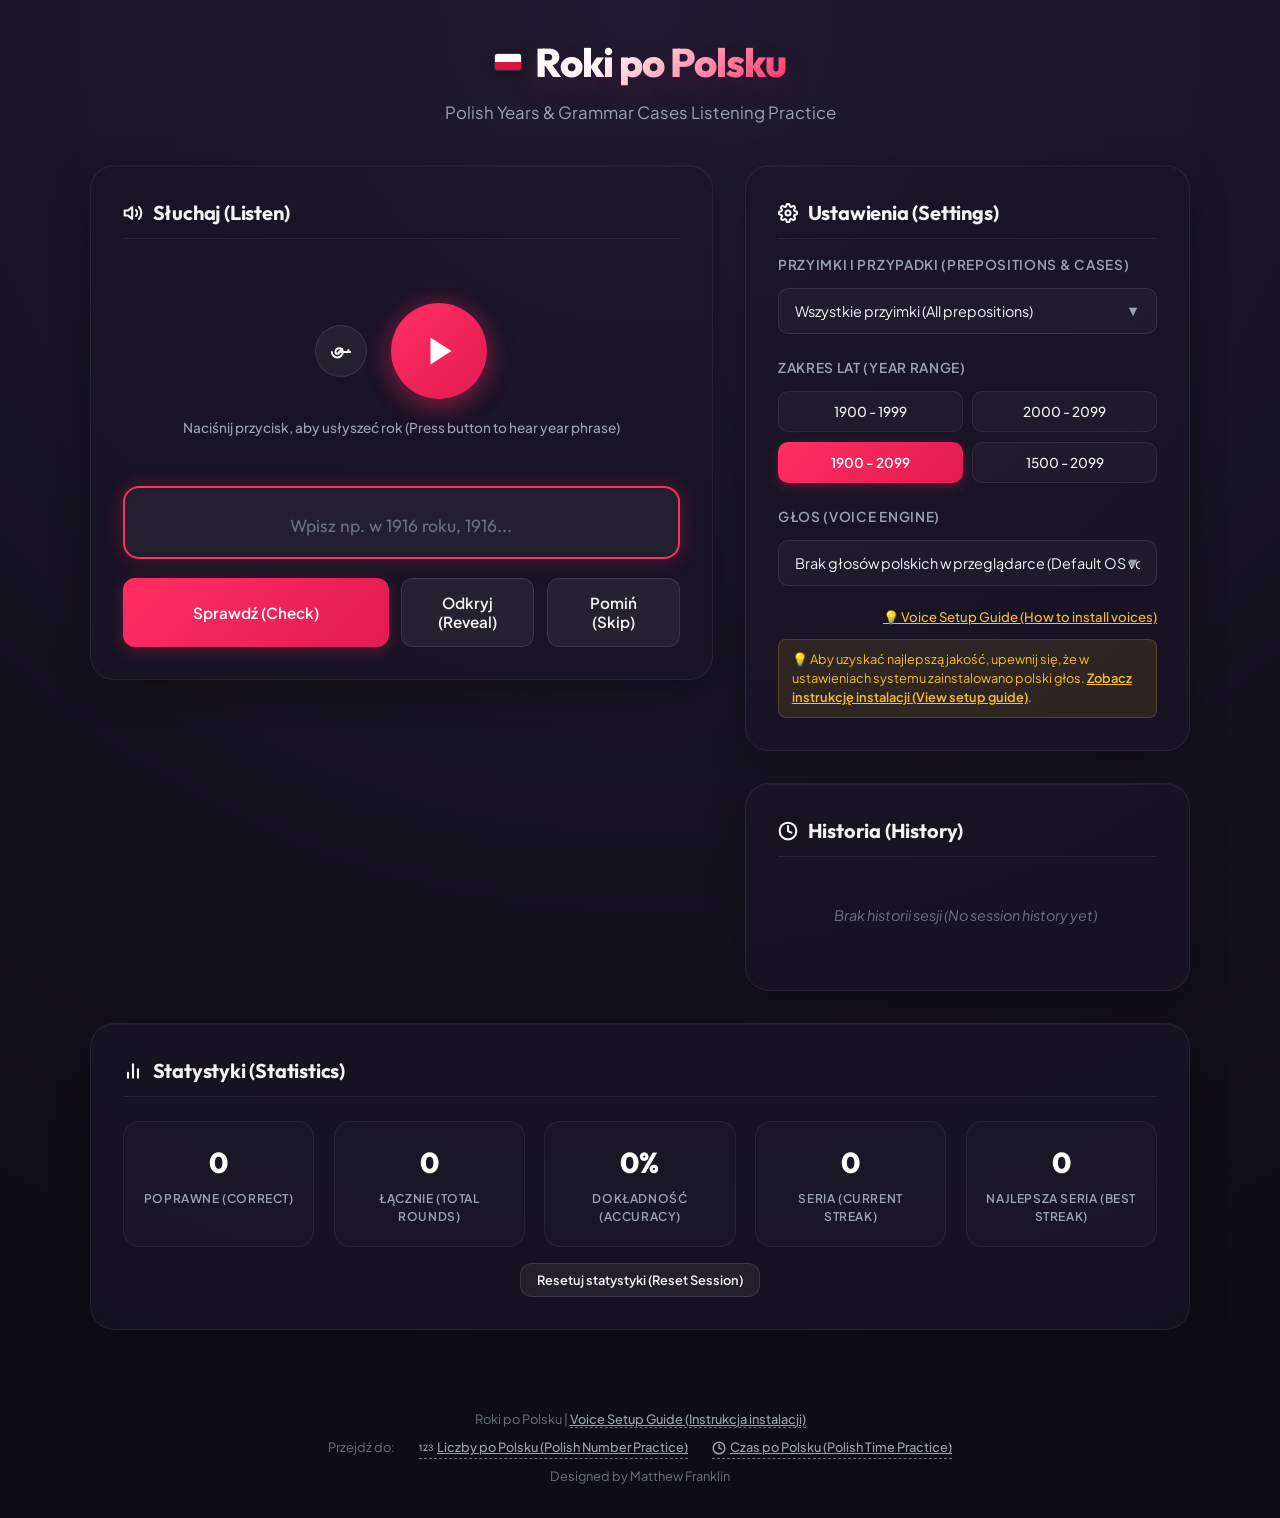
==== index.html @ 0371e2f1 "Add cache buster v2 script tag" ====
<!DOCTYPE html>
<html lang="pl" translate="no">
<head>
  <meta charset="UTF-8">
  <meta name="viewport" content="width=device-width, initial-scale=1.0">
  <meta name="google" content="notranslate">
  <meta name="google-site-verification" content="v5Ync3db5ME_PkkIbZeIAOeTJxsqjsdKLY2sR4P2wmw" />
  <!-- Site verifications -->
  <meta name="msvalidate.01" content="9C61C7104EEFD86EE01BC7C913FAF955" />
  <title>Roki po Polsku | Polish Year Listening Practice</title>
  <meta name="description" content="Master Polish years listening practice in all prepositions and grammatical cases (w 1916 roku, od 2003 roku, do 2020 roku, z 1999 roku, na rok 2020, przed 1980 rokiem).">
  <link rel="icon" type="image/svg+xml" href="data:image/svg+xml,<svg xmlns='http://www.w3.org/2000/svg' viewBox='0 0 100 100'><circle cx='50' cy='50' r='48' fill='%23e21b50'/><path d='M 2,50 A 48,48 0 0,1 98,50 Z' fill='%23ffffff'/><rect x='32' y='32' width='36' height='36' rx='6' fill='none' stroke='%23e21b50' stroke-width='4'/><text x='50' y='57' font-family='sans-serif' font-size='20' font-weight='bold' fill='%23e21b50' text-anchor='middle'>’20</text></svg>">
  <link rel="stylesheet" href="style.css">

  <!-- GoatCounter analytics -->
  <script data-goatcounter="https://ippikin.goatcounter.com/count"
          async src="//gc.zgo.at/count.js"></script>
</head>
<body>
  <div class="container">
    <header>
      <div class="logo-wrapper">
        <div class="polish-flag-badge">
          <div class="flag-white"></div>
          <div class="flag-red"></div>
        </div>
        <h1>Roki po Polsku</h1>
      </div>
      <p>Polish Years & Grammar Cases Listening Practice</p>
    </header>

    <main class="app-grid">
      <!-- Left Column: Interactive Practice -->
      <section class="glass-panel practice-card" id="practice-card-section">
        <h2 class="panel-title">
          <svg width="20" height="20" viewBox="0 0 24 24" fill="none" stroke="currentColor" stroke-width="2.5" stroke-linecap="round" stroke-linejoin="round">
            <polygon points="11 5 6 9 2 9 2 15 6 15 11 19 11 5"></polygon>
            <path d="M19.07 4.93a10 10 0 0 1 0 14.14M15.54 8.46a5 5 0 0 1 0 7.07"></path>
          </svg>
          Słuchaj (Listen)
        </h2>

        <div class="audio-section">
          <div class="audio-controls">
            <!-- Slow Speech Button -->
            <button class="play-slow-btn" id="play-slow-btn" title="Graj powoli (Play slow speed - 0.55x)">
              <svg xmlns="http://www.w3.org/2000/svg" width="22" height="22" viewBox="0 0 24 24" fill="none" stroke="currentColor" stroke-width="2.2" stroke-linecap="round" stroke-linejoin="round">
                <path d="M2 13a6 6 0 1 0 12 0 4 4 0 1 0-8 0 2 2 0 1 0 4 0" />
                <path d="m10 13 3.3-3.3" />
                <path d="M12 13h10" />
                <path d="M20 11v2" />
              </svg>
            </button>

            <!-- Main Play Button -->
            <button class="play-main-btn" id="play-btn" title="Graj (Play normal speed - 1.0x)">
              <svg viewBox="0 0 24 24">
                <polygon points="5,3 19,12 5,21"></polygon>
              </svg>
            </button>
          </div>
          <div class="audio-hint">Naciśnij przycisk, aby usłyszeć rok (Press button to hear year phrase)</div>
        </div>

        <div class="input-form">
          <div class="input-group">
            <input type="text" id="user-input" class="input-field" placeholder="Wpisz np. w 1916 roku, 1916..." autocomplete="off" required>
          </div>
          
          <div class="form-buttons">
            <button class="btn btn-primary" id="check-btn">Sprawdź (Check)</button>
            <button class="btn btn-secondary" id="reveal-btn" title="Odkryj odpowiedź (Reveal phrase and answer)">Odkryj (Reveal)</button>
            <button class="btn btn-secondary" id="skip-btn" title="Pomiń ten rok (Skip to next year)">Pomiń (Skip)</button>
          </div>
        </div>

        <!-- Feedback UI -->
        <div class="feedback hidden" id="feedback">
          <div class="feedback-header">
            <h3 id="feedback-title">Dobrze! (Correct!)</h3>
          </div>
          <div class="feedback-details" id="feedback-message">
            Forma (Year): <strong>w 1916 roku</strong>
          </div>
          <div class="feedback-spelling" id="feedback-spelling">
            Słownie (In words): <span class="polish-spelling-highlight">w tysiąc dziewięćset szesnastym roku</span>
          </div>
        </div>
      </section>

      <!-- Right Column: Settings & History -->
      <div class="config-card">
        <!-- Settings Panel -->
        <section class="glass-panel">
          <h2 class="panel-title">
            <svg width="20" height="20" viewBox="0 0 24 24" fill="none" stroke="currentColor" stroke-width="2.5" stroke-linecap="round" stroke-linejoin="round">
              <circle cx="12" cy="12" r="3"></circle>
              <path d="M19.4 15a1.65 1.65 0 0 0 .33 1.82l.06.06a2 2 0 1 1-2.83 2.83l-.06-.06a1.65 1.65 0 0 0-1.82-.33 1.65 1.65 0 0 0-1 1.51V21a2 2 0 0 1-4 0v-.09A1.65 1.65 0 0 0 9 19.4a1.65 1.65 0 0 0-1.82.33l-.06.06a2 2 0 1 1-2.83-2.83l.06-.06a1.65 1.65 0 0 0 .33-1.82 1.65 1.65 0 0 0-1.51-1H3a2 2 0 0 1 0-4h.09A1.65 1.65 0 0 0 4.6 9a1.65 1.65 0 0 0-.33-1.82l-.06-.06a2 2 0 1 1 2.83-2.83l.06.06a1.65 1.65 0 0 0 1.82.33H9a1.65 1.65 0 0 0 1-1.51V3a2 2 0 0 1 4 0v.09a1.65 1.65 0 0 0 1 1.51 1.65 1.65 0 0 0 1.82-.33l.06-.06a2 2 0 1 1 2.83 2.83l-.06.06a1.65 1.65 0 0 0-.33 1.82V9a1.65 1.65 0 0 0 1.51 1H21a2 2 0 0 1 0 4h-.09a1.65 1.65 0 0 0-1.51 1z"></path>
            </svg>
            Ustawienia (Settings)
          </h2>

          <div class="section-group" style="margin-bottom: 1.5rem;">
            <label>Przyimki i Przypadki (Prepositions & Cases)</label>
            <div class="select-wrapper">
              <select id="prep-select" class="custom-select">
                <option value="all">Wszystkie przyimki (All prepositions)</option>
                <option value="w">w ... roku (Locative)</option>
                <option value="od">od ... roku (Genitive)</option>
                <option value="do">do ... roku (Genitive)</option>
                <option value="z">z ... roku (Genitive)</option>
                <option value="na">na rok ... (Accusative)</option>
                <option value="przed">przed ... rokiem (Instrumental)</option>
                <option value="po">po ... roku (Locative)</option>
              </select>
            </div>
          </div>

          <div class="section-group" style="margin-bottom: 1.5rem;">
            <label>Zakres Lat (Year Range)</label>
            <div class="range-presets">
              <button class="range-preset-btn" data-min="1900" data-max="1999">1900 - 1999</button>
              <button class="range-preset-btn" data-min="2000" data-max="2099">2000 - 2099</button>
              <button class="range-preset-btn active" data-min="1900" data-max="2099">1900 - 2099</button>
              <button class="range-preset-btn" data-min="1500" data-max="2099">1500 - 2099</button>
            </div>
          </div>

          <div class="section-group">
            <label for="voice-select">Głos (Voice Engine)</label>
            <div class="select-wrapper">
              <select id="voice-select" class="custom-select">
                <option value="">Wyszukiwanie głosów... (Loading voices...)</option>
              </select>
            </div>
            <div style="margin-top: 0.5rem; display: flex; justify-content: flex-end;">
              <a href="instructions.html" style="font-size: 0.82rem; color: #fbbf24; text-decoration: underline; font-weight: 500;">
                💡 Voice Setup Guide (How to install voices)
              </a>
            </div>
            <div class="voice-warning" id="voice-warning">
              💡 Aby uzyskać najlepszą jakość, upewnij się, że w ustawieniach systemu zainstalowano polski głos. <a href="instructions.html" style="color: #fbbf24; text-decoration: underline; font-weight: 600;">Zobacz instrukcję instalacji (View setup guide)</a>.
            </div>
          </div>
        </section>

        <!-- History Panel -->
        <section class="glass-panel history-card">
          <h2 class="panel-title">
            <svg width="20" height="20" viewBox="0 0 24 24" fill="none" stroke="currentColor" stroke-width="2.5" stroke-linecap="round" stroke-linejoin="round">
              <circle cx="12" cy="12" r="10"></circle>
              <polyline points="12 6 12 12 16 14"></polyline>
            </svg>
            Historia (History)
          </h2>
          <ul class="history-list" id="history-list">
            <!-- Populated via Javascript -->
            <li class="history-empty">Brak historii sesji (No session history yet)</li>
          </ul>
        </section>
      </div>

      <!-- Statistics Panel (Full Width Bottom) -->
      <section class="glass-panel stats-container">
        <h2 class="panel-title" style="margin-bottom: 1.5rem;">
          <svg width="20" height="20" viewBox="0 0 24 24" fill="none" stroke="currentColor" stroke-width="2.5" stroke-linecap="round" stroke-linejoin="round">
            <line x1="18" y1="20" x2="18" y2="10"></line>
            <line x1="12" y1="20" x2="12" y2="4"></line>
            <line x1="6" y1="20" x2="6" y2="14"></line>
          </svg>
          Statystyki (Statistics)
        </h2>
        <div class="stats-grid">
          <div class="stat-card">
            <div class="stat-val" id="stats-correct">0</div>
            <div class="stat-label">Poprawne (Correct)</div>
          </div>
          <div class="stat-card">
            <div class="stat-val" id="stats-total">0</div>
            <div class="stat-label">Łącznie (Total Rounds)</div>
          </div>
          <div class="stat-card">
            <div class="stat-val" id="stats-accuracy">0%</div>
            <div class="stat-label">Dokładność (Accuracy)</div>
          </div>
          <div class="stat-card">
            <div class="stat-val" id="stats-streak">0</div>
            <div class="stat-label">Seria (Current Streak)</div>
          </div>
          <div class="stat-card">
            <div class="stat-val" id="stats-max-streak">0</div>
            <div class="stat-label">Najlepsza seria (Best Streak)</div>
          </div>
        </div>
        <div style="display: flex; justify-content: center;">
          <button class="btn btn-secondary reset-stats-btn" id="reset-stats-btn">Resetuj statystyki (Reset Session)</button>
        </div>
      </section>
    </main>

    <footer>
      <p>Roki po Polsku | <a href="instructions.html" style="color: var(--text-secondary); text-decoration: underline; font-weight: 500;">Voice Setup Guide (Instrukcja instalacji)</a></p>
      <p style="margin-top: 0.6rem; display: flex; gap: 1.5rem; justify-content: center; flex-wrap: wrap;">
        <span>Przejdź do:</span>
        <a href="https://ippikin.github.io/polish-number-practice/" style="color: var(--text-secondary); text-decoration: underline; font-weight: 500; display: inline-flex; align-items: center; gap: 4px; vertical-align: middle;">
          <svg xmlns="http://www.w3.org/2000/svg" width="14" height="14" fill="currentColor" viewBox="0 0 16 16" style="vertical-align: middle;">
            <path d="M2.873 11.297V4.142H1.699L0 5.379v1.137l1.64-1.18h.06v5.961zm3.213-5.09v-.063c0-.618.44-1.169 1.196-1.169.676 0 1.174.44 1.174 1.106 0 .624-.42 1.101-.807 1.526L4.99 10.553v.744h4.78v-.99H6.643v-.069L8.41 8.252c.65-.724 1.237-1.332 1.237-2.27C9.646 4.849 8.723 4 7.308 4c-1.573 0-2.36 1.064-2.36 2.15v.057zm6.559 1.883h.786c.823 0 1.374.481 1.379 1.179.01.707-.55 1.216-1.421 1.21-.77-.005-1.326-.419-1.379-.953h-1.095c.042 1.053.938 1.918 2.464 1.918 1.478 0 2.642-.839 2.62-2.144-.02-1.143-.922-1.651-1.551-1.714v-.063c.535-.09 1.347-.66 1.326-1.678-.026-1.053-.933-1.855-2.359-1.845-1.5.005-2.317.88-2.348 1.898h1.116c.032-.498.498-.944 1.206-.944.703 0 1.206.435 1.206 1.07.005.64-.504 1.106-1.2 1.106h-.75z"/>
          </svg>
          Liczby po Polsku (Polish Number Practice)
        </a>
        <a href="https://ippikin.github.io/polish-times-practice/" style="color: var(--text-secondary); text-decoration: underline; font-weight: 500; display: inline-flex; align-items: center; gap: 4px; vertical-align: middle;">
          <svg xmlns="http://www.w3.org/2000/svg" width="14" height="14" viewBox="0 0 24 24" fill="none" stroke="currentColor" stroke-width="2.5" stroke-linecap="round" stroke-linejoin="round" style="vertical-align: middle;">
            <circle cx="12" cy="12" r="10"></circle>
            <polyline points="12 6 12 12 16 14"></polyline>
          </svg>
          Czas po Polsku (Polish Time Practice)
        </a>
      </p>
      <p style="margin-top: 0.5rem;">Designed by Matthew Franklin</p>
    </footer>
  </div>

  <script src="app.js?v=2"></script>
</body>
</html>
---- style.css ----
/* 
   Polish Years & Grammar Cases Listening Practice - Styling
   Dark Glassmorphism Theme with Polish Flag Crimson/White Accents
*/

@import url('https://fonts.googleapis.com/css2?family=Outfit:wght@300;400;500;600;700;800&family=Plus+Jakarta+Sans:wght@300;400;500;600;700&display=swap');

:root {
  --bg-gradient: radial-gradient(circle at 50% 0%, #201a30 0%, #0c0b13 100%);
  --panel-bg: rgba(25, 21, 38, 0.65);
  --panel-border: rgba(255, 255, 255, 0.07);
  --panel-glow: 0 10px 40px -10px rgba(0, 0, 0, 0.5);
  
  --accent-red: #ff2e63;
  --accent-red-glow: rgba(255, 46, 99, 0.25);
  --accent-red-hover: #ff5782;
  
  --accent-white: #ffffff;
  --accent-white-glow: rgba(255, 255, 255, 0.15);
  
  --text-primary: #f3f4f6;
  --text-secondary: #9ca3af;
  --text-muted: #6b7280;
  
  --color-success: #10b981;
  --color-success-glow: rgba(16, 185, 129, 0.15);
  --color-danger: #ef4444;
  --color-danger-glow: rgba(239, 68, 68, 0.15);
  
  --font-display: 'Outfit', sans-serif;
  --font-sans: 'Plus Jakarta Sans', sans-serif;
  
  --transition-smooth: all 0.3s cubic-bezier(0.4, 0, 0.2, 1);
  --transition-bounce: all 0.4s cubic-bezier(0.175, 0.885, 0.32, 1.275);
}

* {
  box-sizing: border-box;
  margin: 0;
  padding: 0;
}

body {
  font-family: var(--font-sans);
  background: var(--bg-gradient);
  color: var(--text-primary);
  min-height: 100vh;
  display: flex;
  flex-direction: column;
  align-items: center;
  padding: 2rem 1rem;
  overflow-x: hidden;
  line-height: 1.5;
}

.container {
  width: 100%;
  max-width: 1100px;
  margin: 0 auto;
  display: flex;
  flex-direction: column;
  gap: 2rem;
}

/* Header Styling */
header {
  text-align: center;
  margin-bottom: 0.5rem;
  animation: fadeInDown 0.8s ease-out;
}

.logo-wrapper {
  display: flex;
  align-items: center;
  justify-content: center;
  gap: 0.8rem;
  margin-bottom: 0.5rem;
}

.polish-flag-badge {
  display: inline-flex;
  flex-direction: column;
  width: 28px;
  height: 18px;
  border-radius: 3px;
  overflow: hidden;
  box-shadow: 0 2px 8px rgba(0, 0, 0, 0.3);
  border: 1px solid rgba(255, 255, 255, 0.1);
}

.flag-white {
  background: #ffffff;
  flex: 1;
}

.flag-red {
  background: #dc143c;
  flex: 1;
}

h1 {
  font-family: var(--font-display);
  font-weight: 800;
  font-size: 2.5rem;
  letter-spacing: -0.025em;
  background: linear-gradient(135deg, var(--accent-white) 30%, var(--accent-red) 100%);
  -webkit-background-clip: text;
  -webkit-text-fill-color: transparent;
  text-shadow: 0 10px 30px rgba(255, 46, 99, 0.15);
}

header p {
  color: var(--text-secondary);
  font-size: 1.05rem;
  font-weight: 400;
}

/* Main Grid Layout */
.app-grid {
  display: grid;
  grid-template-columns: 1.4fr 1fr;
  gap: 2rem;
  align-items: start;
  animation: fadeInUp 0.8s ease-out 0.2s both;
}

@media (max-width: 900px) {
  .app-grid {
    grid-template-columns: 1fr;
  }
}

/* Glassmorphic Panel Base */
.glass-panel {
  background: var(--panel-bg);
  backdrop-filter: blur(16px);
  -webkit-backdrop-filter: blur(16px);
  border: 1px solid var(--panel-border);
  border-radius: 24px;
  padding: 2rem;
  box-shadow: var(--panel-glow), inset 0 1px 1px rgba(255, 255, 255, 0.05);
  transition: var(--transition-smooth);
}

.glass-panel:hover {
  border-color: rgba(255, 255, 255, 0.12);
  box-shadow: 0 15px 50px -10px rgba(0, 0, 0, 0.6), 0 0 30px rgba(255, 46, 99, 0.03);
}

/* Main Practice Card */
.practice-card {
  display: flex;
  flex-direction: column;
  gap: 2rem;
  position: relative;
  overflow: hidden;
}

/* Audio Player Section */
.audio-section {
  display: flex;
  flex-direction: column;
  align-items: center;
  gap: 1.2rem;
  padding: 1rem 0;
}

.audio-controls {
  display: flex;
  gap: 1.5rem;
  align-items: center;
}

.play-main-btn {
  width: 96px;
  height: 96px;
  border-radius: 50%;
  background: linear-gradient(135deg, var(--accent-red) 0%, #e21b50 100%);
  border: none;
  cursor: pointer;
  display: flex;
  align-items: center;
  justify-content: center;
  box-shadow: 0 0 30px var(--accent-red-glow), 0 8px 24px rgba(255, 46, 99, 0.3);
  transition: var(--transition-bounce);
  outline: none;
  position: relative;
}

.play-main-btn::after {
  content: '';
  position: absolute;
  top: -6px;
  left: -6px;
  right: -6px;
  bottom: -6px;
  border-radius: 50%;
  border: 2px solid var(--accent-red);
  opacity: 0;
  transition: var(--transition-smooth);
}

.play-main-btn:hover {
  transform: scale(1.08);
  box-shadow: 0 0 45px rgba(255, 46, 99, 0.5), 0 10px 28px rgba(255, 46, 99, 0.4);
}

.play-main-btn:hover::after {
  opacity: 0.4;
  transform: scale(1.05);
}

.play-main-btn:active {
  transform: scale(0.95);
}

.play-main-btn svg {
  width: 36px;
  height: 36px;
  fill: #ffffff;
  margin-left: 4px;
  transition: var(--transition-smooth);
}

.play-main-btn.playing {
  animation: pulse 1.2s infinite;
  background: linear-gradient(135deg, #10b981 0%, #059669 100%);
  box-shadow: 0 0 30px rgba(16, 185, 129, 0.4);
}

.play-main-btn.playing svg {
  margin-left: 0;
  transform: scale(1.1);
}

.play-slow-btn {
  background: rgba(255, 255, 255, 0.05);
  border: 1px solid rgba(255, 255, 255, 0.1);
  color: var(--text-primary);
  width: 52px;
  height: 52px;
  border-radius: 50%;
  cursor: pointer;
  display: flex;
  align-items: center;
  justify-content: center;
  transition: var(--transition-smooth);
}

.play-slow-btn:hover {
  background: rgba(255, 255, 255, 0.12);
  border-color: rgba(255, 255, 255, 0.2);
  transform: scale(1.05);
}

.play-slow-btn.playing {
  background: var(--color-success-glow);
  color: var(--color-success);
  border-color: var(--color-success);
}

.audio-hint {
  font-size: 0.85rem;
  color: var(--text-secondary);
  font-weight: 500;
  display: flex;
  align-items: center;
  gap: 0.4rem;
}

/* Practice Input Form */
.input-form {
  display: flex;
  flex-direction: column;
  gap: 1.2rem;
  width: 100%;
}

.input-group {
  position: relative;
  display: flex;
  align-items: center;
  border-radius: 16px;
  background: rgba(255, 255, 255, 0.03);
  border: 2px solid rgba(255, 255, 255, 0.08);
  transition: var(--transition-smooth);
  box-shadow: inset 0 2px 4px rgba(0, 0, 0, 0.2);
}

.input-group:focus-within {
  border-color: var(--accent-red);
  box-shadow: 0 0 20px var(--accent-red-glow), inset 0 2px 4px rgba(0, 0, 0, 0.1);
  background: rgba(255, 255, 255, 0.05);
}

.input-field {
  width: 100%;
  background: transparent;
  border: none;
  outline: none;
  color: #ffffff;
  font-family: var(--font-display);
  font-size: 1.5rem;
  font-weight: 700;
  padding: 1.2rem 1.5rem;
  text-align: center;
  letter-spacing: 0.03em;
}

.input-field::placeholder {
  color: var(--text-muted);
  font-size: 1.1rem;
  font-weight: 400;
  letter-spacing: 0;
}

.form-buttons {
  display: grid;
  grid-template-columns: 2fr 1fr 1fr;
  gap: 0.8rem;
}

@media (max-width: 500px) {
  .form-buttons {
    grid-template-columns: 1fr;
  }
}

/* Buttons Base */
.btn {
  font-family: var(--font-sans);
  font-weight: 600;
  font-size: 0.95rem;
  padding: 0.9rem 1.5rem;
  border-radius: 12px;
  cursor: pointer;
  transition: var(--transition-smooth);
  display: inline-flex;
  align-items: center;
  justify-content: center;
  gap: 0.5rem;
  outline: none;
  text-decoration: none;
}

.btn-primary {
  background: linear-gradient(135deg, var(--accent-red) 0%, #e21b50 100%);
  color: #ffffff;
  border: none;
  box-shadow: 0 4px 15px var(--accent-red-glow);
}

.btn-primary:hover:not(:disabled) {
  transform: translateY(-2px);
  box-shadow: 0 6px 20px rgba(255, 46, 99, 0.4);
  background: linear-gradient(135deg, var(--accent-red-hover) 0%, var(--accent-red) 100%);
}

.btn-primary:active:not(:disabled) {
  transform: translateY(0);
}

.btn-secondary {
  background: rgba(255, 255, 255, 0.06);
  color: var(--text-primary);
  border: 1px solid rgba(255, 255, 255, 0.1);
}

.btn-secondary:hover:not(:disabled) {
  background: rgba(255, 255, 255, 0.12);
  border-color: rgba(255, 255, 255, 0.2);
}

.btn:disabled {
  opacity: 0.5;
  cursor: not-allowed;
  transform: none !important;
  box-shadow: none !important;
}

/* Feedback Element styling */
.feedback {
  border-radius: 16px;
  padding: 1.5rem;
  display: flex;
  flex-direction: column;
  gap: 0.8rem;
  animation: slideInUp 0.4s cubic-bezier(0.175, 0.885, 0.32, 1.275);
  border-left: 4px solid transparent;
}

.feedback.hidden {
  display: none !important;
}

.feedback.correct {
  background: var(--color-success-glow);
  border-color: var(--color-success);
  box-shadow: 0 0 25px rgba(16, 185, 129, 0.05);
}

.feedback.incorrect {
  background: var(--color-danger-glow);
  border-color: var(--color-danger);
  box-shadow: 0 0 25px rgba(239, 68, 68, 0.05);
}

.feedback-header {
  display: flex;
  justify-content: space-between;
  align-items: center;
}

.feedback h3 {
  font-family: var(--font-display);
  font-size: 1.25rem;
  font-weight: 700;
}

.feedback.correct h3 {
  color: var(--color-success);
}

.feedback.incorrect h3 {
  color: var(--color-danger);
}

.feedback-details {
  font-size: 1.1rem;
}

.feedback-spelling {
  font-size: 1rem;
  background: rgba(0, 0, 0, 0.2);
  padding: 0.75rem 1rem;
  border-radius: 10px;
  border: 1px solid rgba(255, 255, 255, 0.05);
}

.polish-spelling-highlight {
  font-weight: 700;
  color: var(--accent-red-hover);
  letter-spacing: 0.02em;
}

.next-round-btn {
  margin-top: 0.5rem;
  animation: pulseButton 2s infinite;
}

/* Side/Configuration Card */
.config-card {
  display: flex;
  flex-direction: column;
  gap: 2rem;
}

.panel-title {
  font-family: var(--font-display);
  font-weight: 700;
  font-size: 1.25rem;
  letter-spacing: -0.01em;
  margin-bottom: 1rem;
  display: flex;
  align-items: center;
  gap: 0.6rem;
  border-bottom: 1px solid rgba(255, 255, 255, 0.08);
  padding-bottom: 0.6rem;
}

.section-group {
  display: flex;
  flex-direction: column;
  gap: 0.8rem;
}

.section-group label {
  font-size: 0.85rem;
  font-weight: 600;
  text-transform: uppercase;
  letter-spacing: 0.05em;
  color: var(--text-secondary);
}

/* Range presets grid */
.range-presets {
  display: grid;
  grid-template-columns: repeat(2, 1fr);
  gap: 0.6rem;
}

.range-preset-btn {
  background: rgba(255, 255, 255, 0.03);
  border: 1px solid rgba(255, 255, 255, 0.08);
  color: var(--text-primary);
  font-family: var(--font-sans);
  font-weight: 500;
  font-size: 0.85rem;
  padding: 0.7rem;
  border-radius: 10px;
  cursor: pointer;
  transition: var(--transition-smooth);
}

.range-preset-btn:hover {
  background: rgba(255, 255, 255, 0.08);
  border-color: rgba(255, 255, 255, 0.15);
}

.range-preset-btn.active {
  background: linear-gradient(135deg, var(--accent-red) 0%, #e21b50 100%);
  border: none;
  box-shadow: 0 4px 12px var(--accent-red-glow);
  color: #ffffff;
  font-weight: 600;
}

/* Custom Dropdown select */
.select-wrapper {
  position: relative;
}

.custom-select {
  width: 100%;
  background: rgba(255, 255, 255, 0.03);
  border: 1px solid rgba(255, 255, 255, 0.1);
  color: var(--text-primary);
  border-radius: 10px;
  padding: 0.8rem 1rem;
  font-family: var(--font-sans);
  font-size: 0.9rem;
  outline: none;
  cursor: pointer;
  appearance: none;
  -webkit-appearance: none;
  transition: var(--transition-smooth);
}

.custom-select:focus {
  border-color: var(--accent-red);
  background: rgba(255, 255, 255, 0.06);
}

.select-wrapper::after {
  content: '▼';
  font-size: 0.7rem;
  position: absolute;
  right: 1.2rem;
  top: 50%;
  transform: translateY(-50%);
  color: var(--text-secondary);
  pointer-events: none;
}

.voice-warning {
  font-size: 0.8rem;
  color: #fbbf24;
  background: rgba(251, 191, 36, 0.1);
  padding: 0.6rem 0.8rem;
  border-radius: 8px;
  border: 1px solid rgba(251, 191, 36, 0.2);
  display: none;
}

/* Statistics Grid */
.stats-container {
  grid-column: 1 / -1;
}

.stats-grid {
  display: grid;
  grid-template-columns: repeat(auto-fit, minmax(160px, 1fr));
  gap: 1.2rem;
}

.stat-card {
  background: rgba(255, 255, 255, 0.02);
  border: 1px solid rgba(255, 255, 255, 0.06);
  border-radius: 16px;
  padding: 1.2rem;
  text-align: center;
  display: flex;
  flex-direction: column;
  gap: 0.4rem;
  transition: var(--transition-smooth);
}

.stat-card:hover {
  background: rgba(255, 255, 255, 0.04);
  border-color: rgba(255, 255, 255, 0.1);
  transform: translateY(-2px);
}

.stat-val {
  font-family: var(--font-display);
  font-size: 1.8rem;
  font-weight: 800;
  color: #ffffff;
}

.stat-label {
  font-size: 0.75rem;
  font-weight: 600;
  text-transform: uppercase;
  color: var(--text-secondary);
  letter-spacing: 0.05em;
}

.reset-stats-btn {
  margin-top: 1rem;
  align-self: center;
  font-size: 0.8rem;
  padding: 0.5rem 1rem;
}

/* History Card */
.history-card {
  display: flex;
  flex-direction: column;
  max-height: 480px;
}

.history-list {
  list-style: none;
  overflow-y: auto;
  padding-right: 0.3rem;
  display: flex;
  flex-direction: column;
  gap: 0.8rem;
  flex: 1;
}

.history-list::-webkit-scrollbar {
  width: 6px;
}

.history-list::-webkit-scrollbar-track {
  background: rgba(0, 0, 0, 0.1);
  border-radius: 3px;
}

.history-list::-webkit-scrollbar-thumb {
  background: rgba(255, 255, 255, 0.1);
  border-radius: 3px;
}

.history-list::-webkit-scrollbar-thumb:hover {
  background: rgba(255, 255, 255, 0.2);
}

.history-empty {
  color: var(--text-muted);
  text-align: center;
  font-size: 0.9rem;
  padding: 2rem 0;
  font-style: italic;
}

.history-item {
  background: rgba(255, 255, 255, 0.02);
  border: 1px solid rgba(255, 255, 255, 0.05);
  border-radius: 12px;
  padding: 0.8rem 1rem;
  display: flex;
  flex-direction: column;
  gap: 0.4rem;
  transition: var(--transition-smooth);
}

.history-item:hover {
  background: rgba(255, 255, 255, 0.04);
}

.history-item.history-correct {
  border-left: 3px solid var(--color-success);
}

.history-item.history-incorrect {
  border-left: 3px solid var(--color-danger);
}

.history-header {
  display: flex;
  align-items: center;
  gap: 0.6rem;
  font-size: 0.9rem;
}

.history-badge {
  display: inline-flex;
  align-items: center;
  justify-content: center;
  width: 18px;
  height: 18px;
  border-radius: 50%;
  font-size: 0.7rem;
  font-weight: 700;
}

.badge-correct {
  background: rgba(16, 185, 129, 0.2);
  color: var(--color-success);
}

.badge-incorrect {
  background: rgba(239, 68, 68, 0.2);
  color: var(--color-danger);
}

.history-number {
  font-family: var(--font-display);
  font-weight: 700;
  font-size: 1.05rem;
}

.history-guess {
  color: var(--text-secondary);
  font-size: 0.8rem;
  margin-right: auto;
}

.history-replay-btn {
  background: transparent;
  border: none;
  cursor: pointer;
  color: var(--text-secondary);
  font-size: 0.9rem;
  padding: 2px;
  border-radius: 4px;
  transition: var(--transition-smooth);
}

.history-replay-btn:hover {
  color: var(--text-primary);
  background: rgba(255, 255, 255, 0.08);
  transform: scale(1.1);
}

.history-spelling {
  font-size: 0.8rem;
  color: var(--text-secondary);
  white-space: nowrap;
  overflow: hidden;
  text-overflow: ellipsis;
  padding-left: 1.5rem;
  font-style: italic;
}

/* Footer Styling */
footer {
  text-align: center;
  margin-top: 3rem;
  font-size: 0.8rem;
  color: var(--text-muted);
}

footer a {
  color: var(--text-secondary);
  text-decoration: none;
  border-bottom: 1px dashed var(--text-muted);
  transition: var(--transition-smooth);
}

footer a:hover {
  color: var(--accent-red-hover);
  border-color: var(--accent-red-hover);
}

/* Animations */
@keyframes fadeInDown {
  from {
    opacity: 0;
    transform: translateY(-20px);
  }
  to {
    opacity: 1;
    transform: translateY(0);
  }
}

@keyframes fadeInUp {
  from {
    opacity: 0;
    transform: translateY(20px);
  }
  to {
    opacity: 1;
    transform: translateY(0);
  }
}

@keyframes slideInUp {
  from {
    opacity: 0;
    transform: translateY(15px);
  }
  to {
    opacity: 1;
    transform: translateY(0);
  }
}

@keyframes pulse {
  0% {
    box-shadow: 0 0 0 0 rgba(16, 185, 129, 0.4);
  }
  70% {
    box-shadow: 0 0 0 15px rgba(16, 185, 129, 0);
  }
  100% {
    box-shadow: 0 0 0 0 rgba(16, 185, 129, 0);
  }
}

@keyframes pulseButton {
  0% {
    transform: scale(1);
  }
  50% {
    transform: scale(1.02);
    box-shadow: 0 6px 22px rgba(255, 46, 99, 0.5);
  }
  100% {
    transform: scale(1);
  }
}
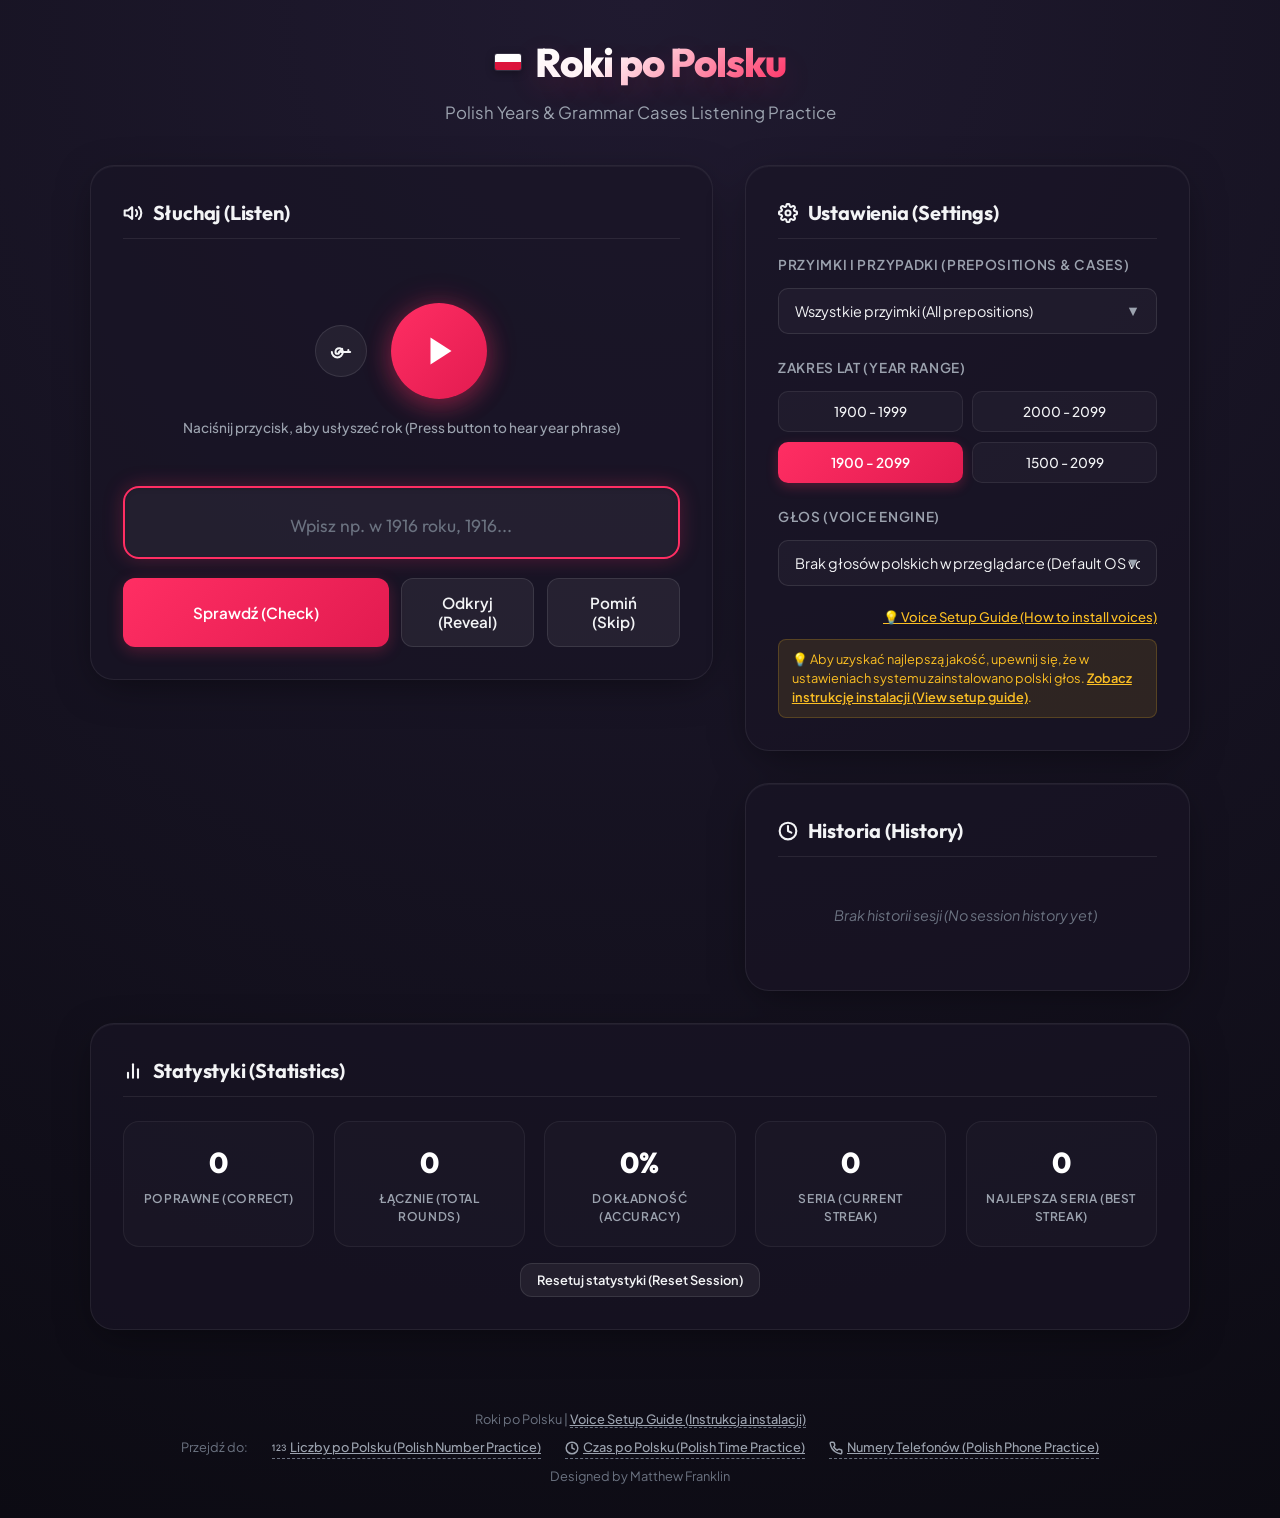
==== commit e1dd5937: "Add link to Numery Telefonów app in footer" ====
--- a/index.html
+++ b/index.html
@@ -215,11 +215,17 @@
           </svg>
           Czas po Polsku (Polish Time Practice)
         </a>
+        <a href="https://ippikin.github.io/polish-telephone-practice/" style="color: var(--text-secondary); text-decoration: underline; font-weight: 500; display: inline-flex; align-items: center; gap: 4px; vertical-align: middle;">
+          <svg xmlns="http://www.w3.org/2000/svg" width="14" height="14" viewBox="0 0 24 24" fill="none" stroke="currentColor" stroke-width="2.5" stroke-linecap="round" stroke-linejoin="round" style="vertical-align: middle;">
+            <path d="M22 16.92v3a2 2 0 0 1-2.18 2 19.79 19.79 0 0 1-8.63-3.07 19.5 19.5 0 0 1-6-6 19.79 19.79 0 0 1-3.07-8.67A2 2 0 0 1 4.11 2h3a2 2 0 0 1 2 1.72 12.84 12.84 0 0 0 .7 2.81 2 2 0 0 1-.45 2.11L8.09 9.91a16 16 0 0 0 6 6l1.27-1.27a2 2 0 0 1 2.11-.45 12.84 12.84 0 0 0 2.81.7A2 2 0 0 1 22 16.92z"></path>
+          </svg>
+          Numery Telefonów (Polish Phone Practice)
+        </a>
       </p>
       <p style="margin-top: 0.5rem;">Designed by Matthew Franklin</p>
     </footer>
   </div>
 
-  <script src="app.js?v=2"></script>
+  <script src="app.js?v=3"></script>
 </body>
 </html>
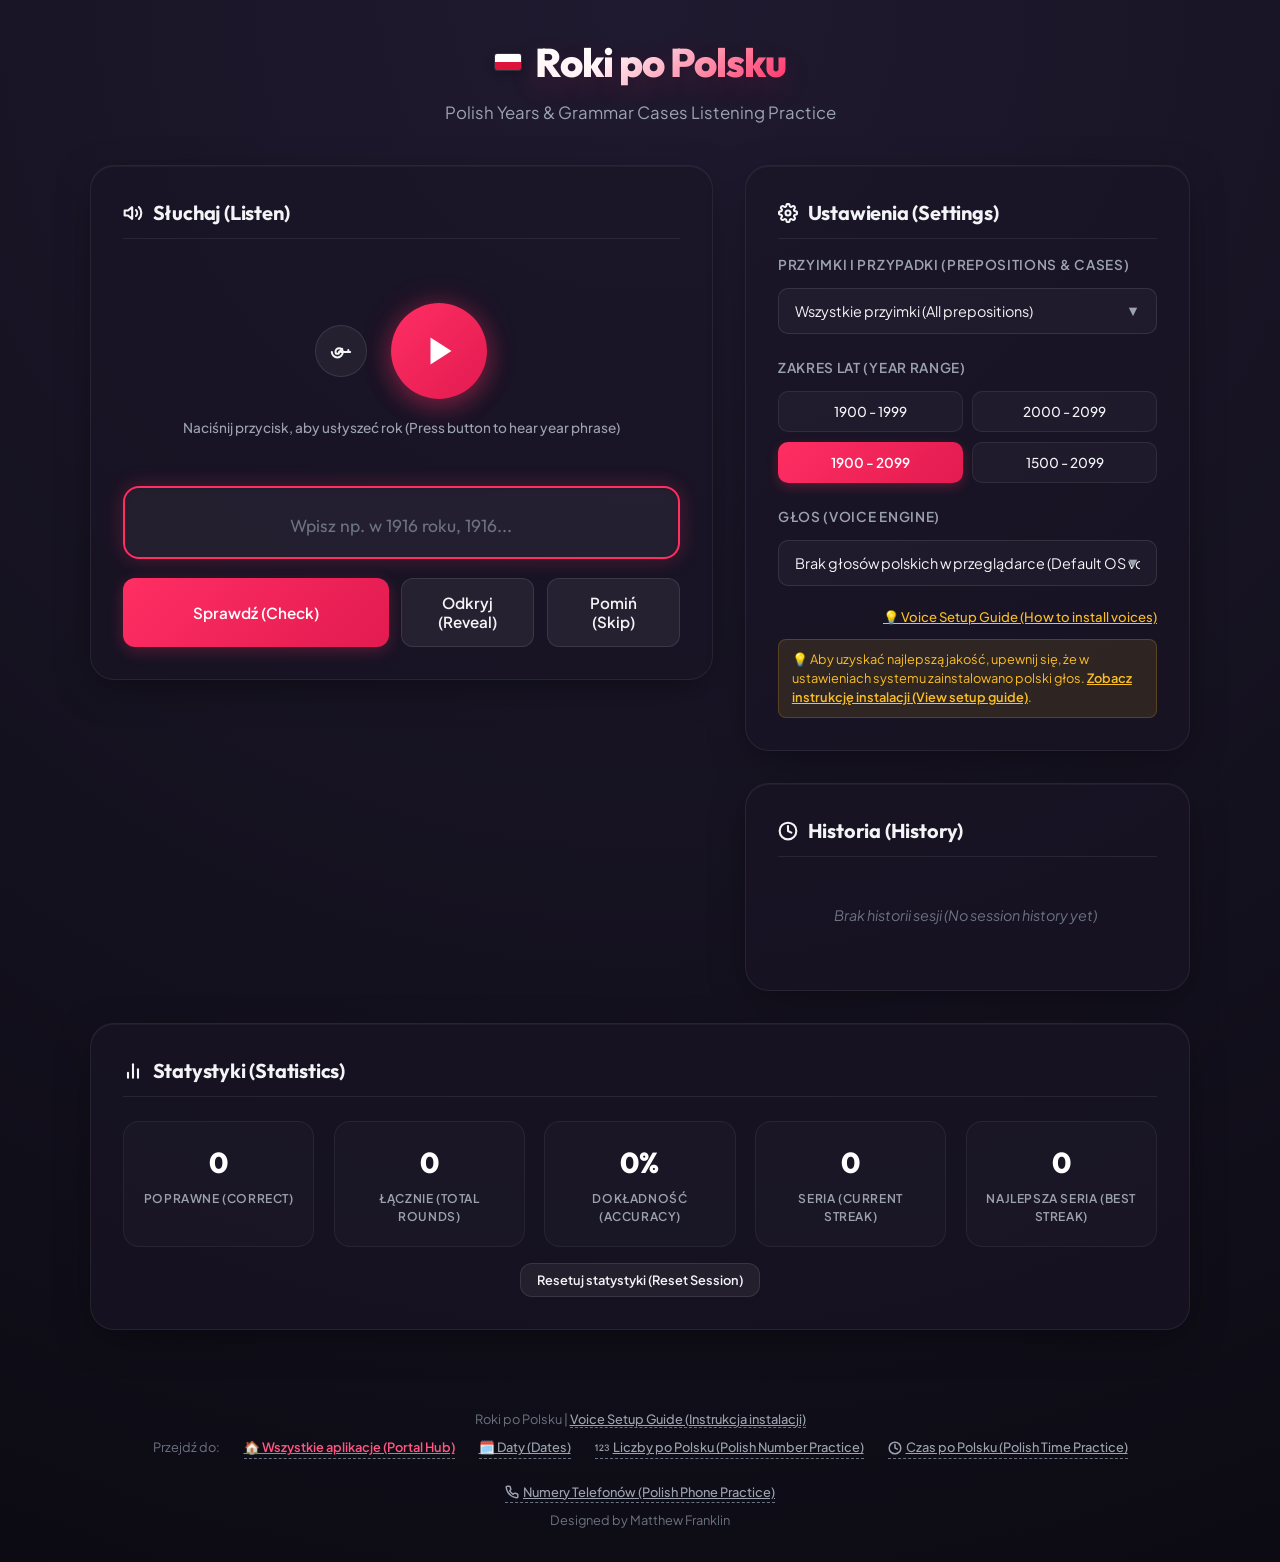
==== commit 1b6320e6: "Update footer with Daty po Polsku and Portal Hub links" ====
--- a/index.html
+++ b/index.html
@@ -9,7 +9,7 @@
   <meta name="msvalidate.01" content="9C61C7104EEFD86EE01BC7C913FAF955" />
   <title>Roki po Polsku | Polish Year Listening Practice</title>
   <meta name="description" content="Master Polish years listening practice in all prepositions and grammatical cases (w 1916 roku, od 2003 roku, do 2020 roku, z 1999 roku, na rok 2020, przed 1980 rokiem).">
-  <link rel="icon" type="image/svg+xml" href="data:image/svg+xml,<svg xmlns='http://www.w3.org/2000/svg' viewBox='0 0 100 100'><circle cx='50' cy='50' r='48' fill='%23e21b50'/><path d='M 2,50 A 48,48 0 0,1 98,50 Z' fill='%23ffffff'/><rect x='32' y='32' width='36' height='36' rx='6' fill='none' stroke='%23e21b50' stroke-width='4'/><text x='50' y='57' font-family='sans-serif' font-size='20' font-weight='bold' fill='%23e21b50' text-anchor='middle'>’20</text></svg>">
+  <link rel="icon" type="image/svg+xml" href="favicon.svg">
   <link rel="stylesheet" href="style.css">
 
   <!-- GoatCounter analytics -->
@@ -202,6 +202,12 @@
       <p>Roki po Polsku | <a href="instructions.html" style="color: var(--text-secondary); text-decoration: underline; font-weight: 500;">Voice Setup Guide (Instrukcja instalacji)</a></p>
       <p style="margin-top: 0.6rem; display: flex; gap: 1.5rem; justify-content: center; flex-wrap: wrap;">
         <span>Przejdź do:</span>
+        <a href="https://ippikin.github.io/" style="color: var(--accent-red-hover); text-decoration: underline; font-weight: 600; display: inline-flex; align-items: center; gap: 4px; vertical-align: middle;">
+          🏠 Wszystkie aplikacje (Portal Hub)
+        </a>
+        <a href="https://ippikin.github.io/polish-dates-practice/" style="color: var(--text-secondary); text-decoration: underline; font-weight: 500; display: inline-flex; align-items: center; gap: 4px; vertical-align: middle;">
+          🗓️ Daty (Dates)
+        </a>
         <a href="https://ippikin.github.io/polish-number-practice/" style="color: var(--text-secondary); text-decoration: underline; font-weight: 500; display: inline-flex; align-items: center; gap: 4px; vertical-align: middle;">
           <svg xmlns="http://www.w3.org/2000/svg" width="14" height="14" fill="currentColor" viewBox="0 0 16 16" style="vertical-align: middle;">
             <path d="M2.873 11.297V4.142H1.699L0 5.379v1.137l1.64-1.18h.06v5.961zm3.213-5.09v-.063c0-.618.44-1.169 1.196-1.169.676 0 1.174.44 1.174 1.106 0 .624-.42 1.101-.807 1.526L4.99 10.553v.744h4.78v-.99H6.643v-.069L8.41 8.252c.65-.724 1.237-1.332 1.237-2.27C9.646 4.849 8.723 4 7.308 4c-1.573 0-2.36 1.064-2.36 2.15v.057zm6.559 1.883h.786c.823 0 1.374.481 1.379 1.179.01.707-.55 1.216-1.421 1.21-.77-.005-1.326-.419-1.379-.953h-1.095c.042 1.053.938 1.918 2.464 1.918 1.478 0 2.642-.839 2.62-2.144-.02-1.143-.922-1.651-1.551-1.714v-.063c.535-.09 1.347-.66 1.326-1.678-.026-1.053-.933-1.855-2.359-1.845-1.5.005-2.317.88-2.348 1.898h1.116c.032-.498.498-.944 1.206-.944.703 0 1.206.435 1.206 1.07.005.64-.504 1.106-1.2 1.106h-.75z"/>
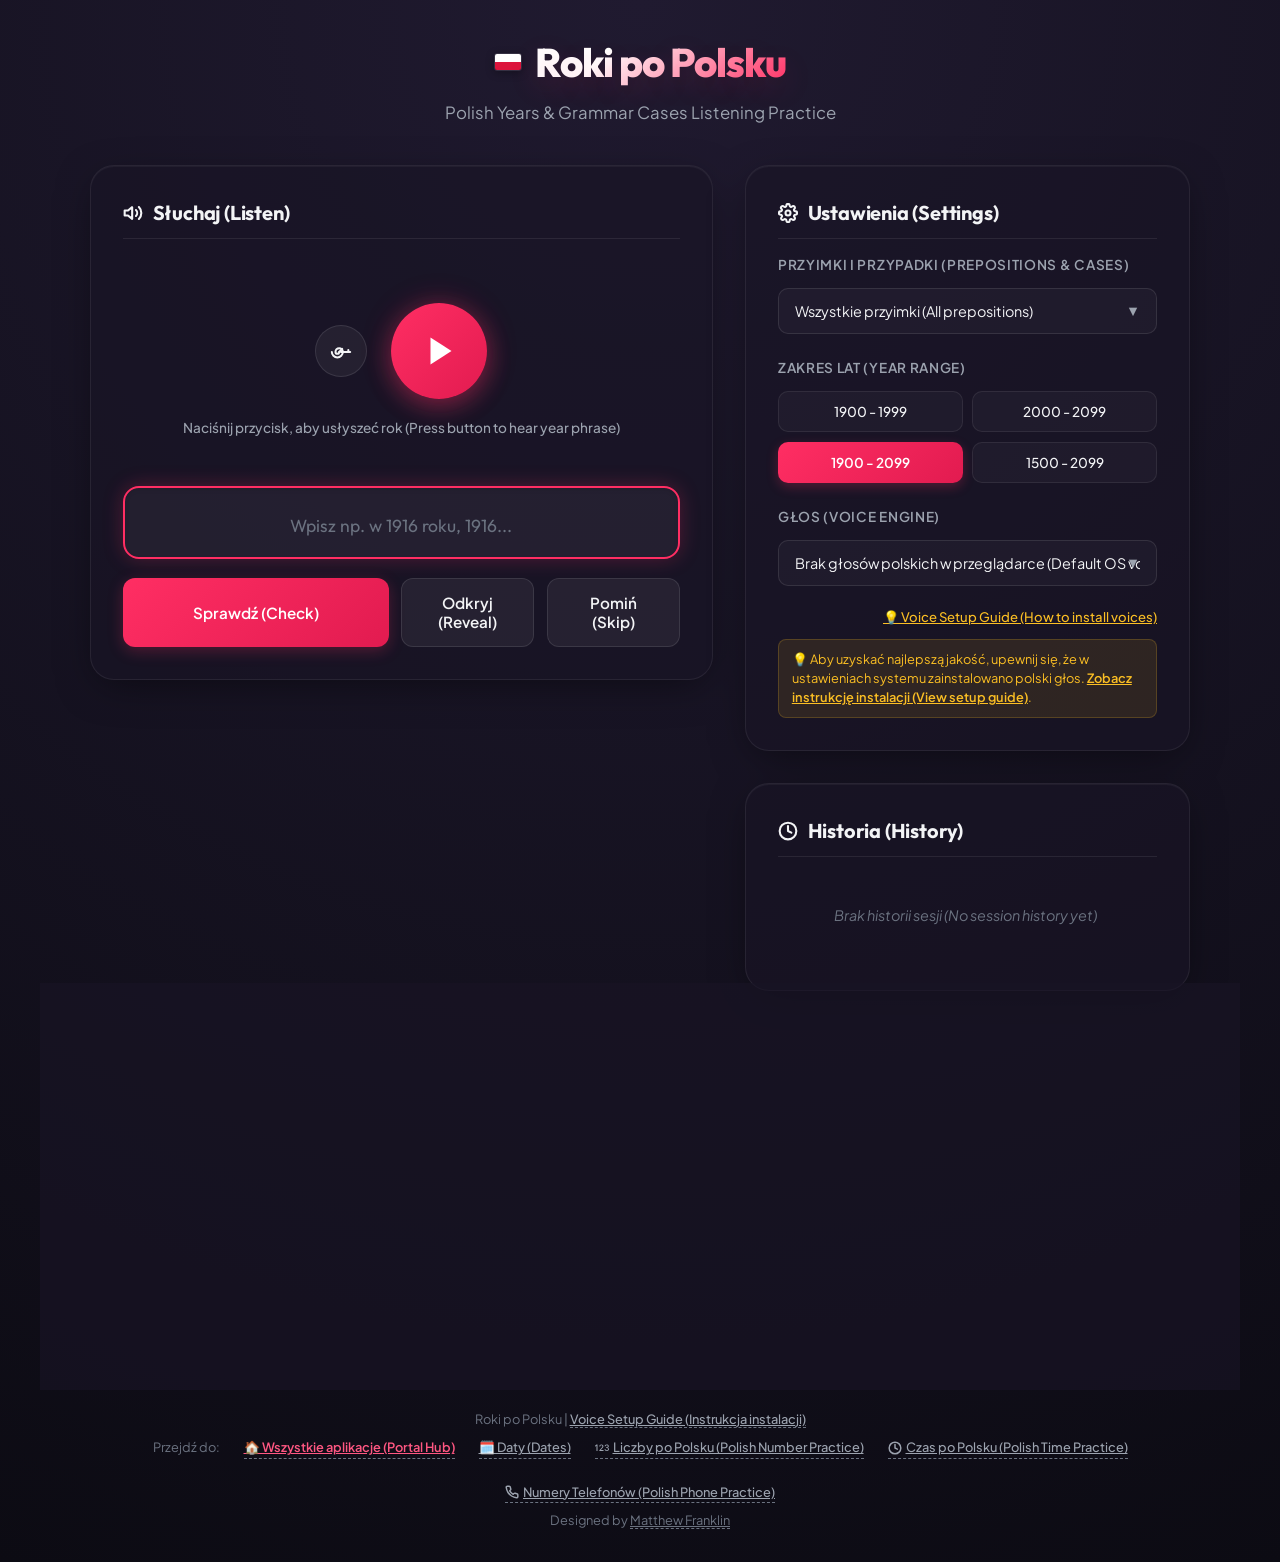
==== commit 5976d029: "Link Matthew Franklin to LinkedIn profile in footer" ====
--- a/index.html
+++ b/index.html
@@ -228,7 +228,7 @@
           Numery Telefonów (Polish Phone Practice)
         </a>
       </p>
-      <p style="margin-top: 0.5rem;">Designed by Matthew Franklin</p>
+      <p style="margin-top: 0.5rem;">Designed by <a href="https://www.linkedin.com/in/matthew-franklin-eu-uk/" target="_blank" rel="noopener noreferrer" style="color: inherit; text-decoration: underline;">Matthew Franklin</a></p>
     </footer>
   </div>
 
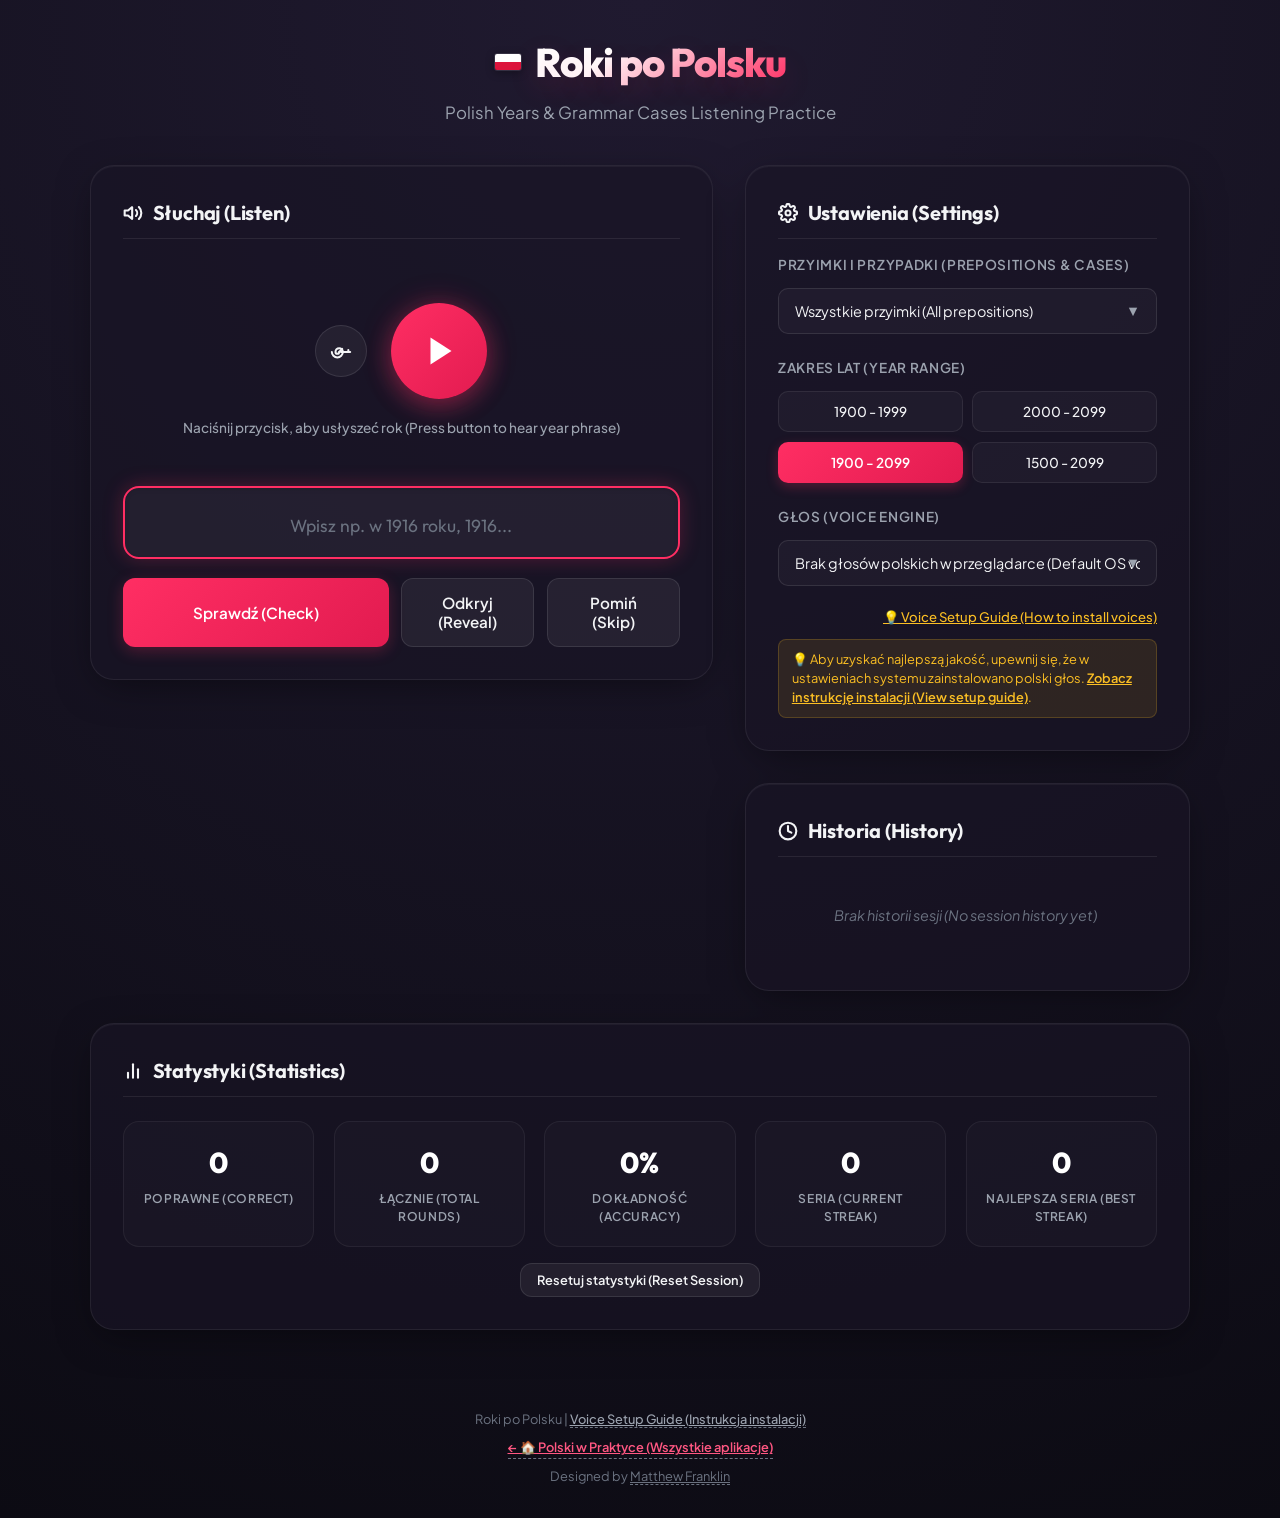
==== commit 1e4dfede: "Simplify footer to only link to landing page" ====
--- a/index.html
+++ b/index.html
@@ -200,32 +200,9 @@
 
     <footer>
       <p>Roki po Polsku | <a href="instructions.html" style="color: var(--text-secondary); text-decoration: underline; font-weight: 500;">Voice Setup Guide (Instrukcja instalacji)</a></p>
-      <p style="margin-top: 0.6rem; display: flex; gap: 1.5rem; justify-content: center; flex-wrap: wrap;">
-        <span>Przejdź do:</span>
-        <a href="https://ippikin.github.io/" style="color: var(--accent-red-hover); text-decoration: underline; font-weight: 600; display: inline-flex; align-items: center; gap: 4px; vertical-align: middle;">
-          🏠 Wszystkie aplikacje (Portal Hub)
-        </a>
-        <a href="https://ippikin.github.io/polish-dates-practice/" style="color: var(--text-secondary); text-decoration: underline; font-weight: 500; display: inline-flex; align-items: center; gap: 4px; vertical-align: middle;">
-          🗓️ Daty (Dates)
-        </a>
-        <a href="https://ippikin.github.io/polish-number-practice/" style="color: var(--text-secondary); text-decoration: underline; font-weight: 500; display: inline-flex; align-items: center; gap: 4px; vertical-align: middle;">
-          <svg xmlns="http://www.w3.org/2000/svg" width="14" height="14" fill="currentColor" viewBox="0 0 16 16" style="vertical-align: middle;">
-            <path d="M2.873 11.297V4.142H1.699L0 5.379v1.137l1.64-1.18h.06v5.961zm3.213-5.09v-.063c0-.618.44-1.169 1.196-1.169.676 0 1.174.44 1.174 1.106 0 .624-.42 1.101-.807 1.526L4.99 10.553v.744h4.78v-.99H6.643v-.069L8.41 8.252c.65-.724 1.237-1.332 1.237-2.27C9.646 4.849 8.723 4 7.308 4c-1.573 0-2.36 1.064-2.36 2.15v.057zm6.559 1.883h.786c.823 0 1.374.481 1.379 1.179.01.707-.55 1.216-1.421 1.21-.77-.005-1.326-.419-1.379-.953h-1.095c.042 1.053.938 1.918 2.464 1.918 1.478 0 2.642-.839 2.62-2.144-.02-1.143-.922-1.651-1.551-1.714v-.063c.535-.09 1.347-.66 1.326-1.678-.026-1.053-.933-1.855-2.359-1.845-1.5.005-2.317.88-2.348 1.898h1.116c.032-.498.498-.944 1.206-.944.703 0 1.206.435 1.206 1.07.005.64-.504 1.106-1.2 1.106h-.75z"/>
-          </svg>
-          Liczby po Polsku (Polish Number Practice)
-        </a>
-        <a href="https://ippikin.github.io/polish-times-practice/" style="color: var(--text-secondary); text-decoration: underline; font-weight: 500; display: inline-flex; align-items: center; gap: 4px; vertical-align: middle;">
-          <svg xmlns="http://www.w3.org/2000/svg" width="14" height="14" viewBox="0 0 24 24" fill="none" stroke="currentColor" stroke-width="2.5" stroke-linecap="round" stroke-linejoin="round" style="vertical-align: middle;">
-            <circle cx="12" cy="12" r="10"></circle>
-            <polyline points="12 6 12 12 16 14"></polyline>
-          </svg>
-          Czas po Polsku (Polish Time Practice)
-        </a>
-        <a href="https://ippikin.github.io/polish-telephone-practice/" style="color: var(--text-secondary); text-decoration: underline; font-weight: 500; display: inline-flex; align-items: center; gap: 4px; vertical-align: middle;">
-          <svg xmlns="http://www.w3.org/2000/svg" width="14" height="14" viewBox="0 0 24 24" fill="none" stroke="currentColor" stroke-width="2.5" stroke-linecap="round" stroke-linejoin="round" style="vertical-align: middle;">
-            <path d="M22 16.92v3a2 2 0 0 1-2.18 2 19.79 19.79 0 0 1-8.63-3.07 19.5 19.5 0 0 1-6-6 19.79 19.79 0 0 1-3.07-8.67A2 2 0 0 1 4.11 2h3a2 2 0 0 1 2 1.72 12.84 12.84 0 0 0 .7 2.81 2 2 0 0 1-.45 2.11L8.09 9.91a16 16 0 0 0 6 6l1.27-1.27a2 2 0 0 1 2.11-.45 12.84 12.84 0 0 0 2.81.7A2 2 0 0 1 22 16.92z"></path>
-          </svg>
-          Numery Telefonów (Polish Phone Practice)
+      <p style="margin-top: 0.6rem;">
+        <a href="https://ippikin.github.io/" style="color: var(--accent-red-hover); text-decoration: underline; font-weight: 600; display: inline-flex; align-items: center; gap: 6px;">
+          ← 🏠 Polski w Praktyce (Wszystkie aplikacje)
         </a>
       </p>
       <p style="margin-top: 0.5rem;">Designed by <a href="https://www.linkedin.com/in/matthew-franklin-eu-uk/" target="_blank" rel="noopener noreferrer" style="color: inherit; text-decoration: underline;">Matthew Franklin</a></p>
